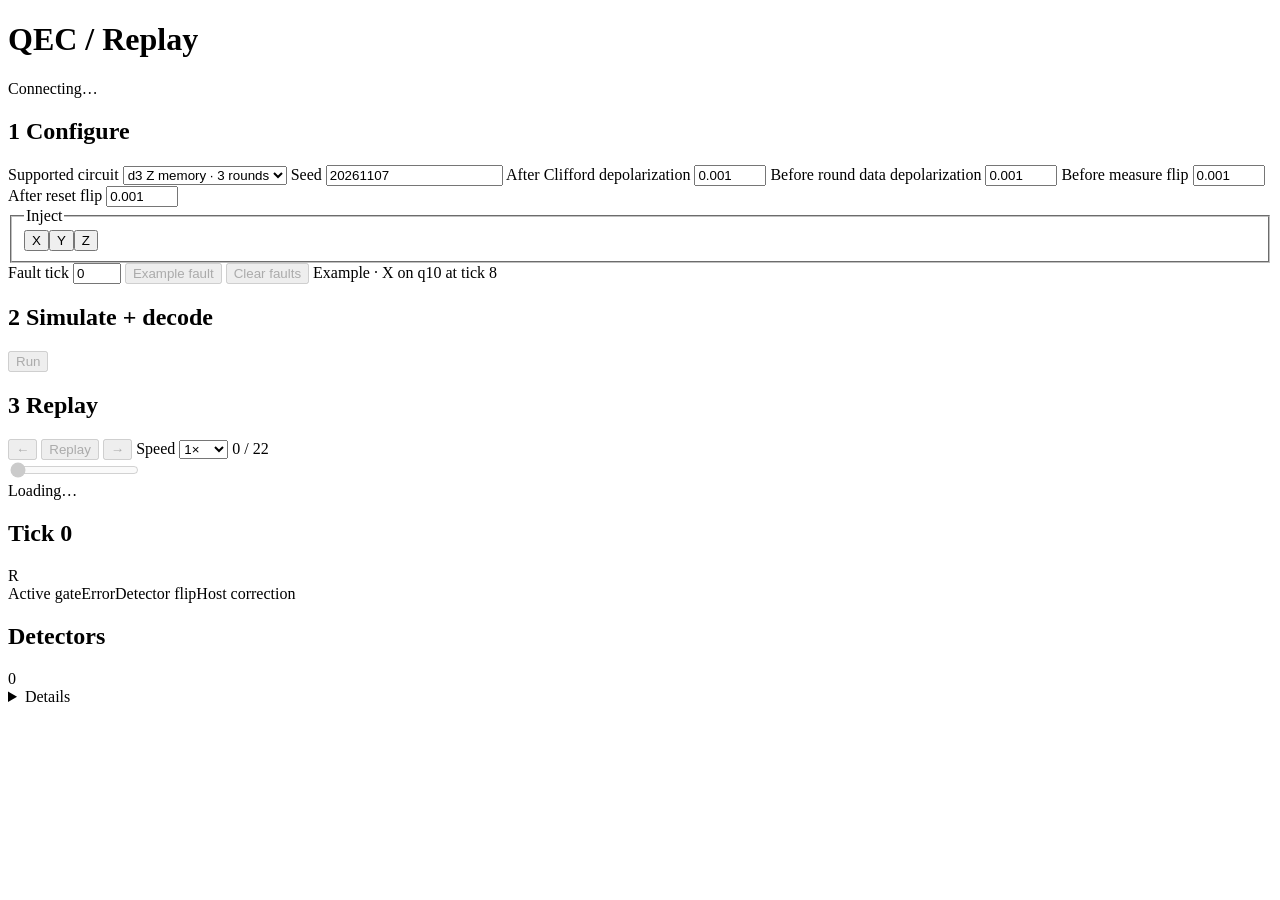
==== qec/surface/web_assets/index.html @ bf2b5604 "feat: make configurable web runs the primary QEC interface" ====
<!doctype html>
<html lang="en">
  <head>
    <meta charset="utf-8" />
    <meta name="viewport" content="width=device-width, initial-scale=1" />
    <title>QEC / Replay</title>
    <link rel="stylesheet" href="/style.css" />
    <script defer src="/app.js"></script>
  </head>
  <body>
    <header>
      <h1>QEC <span>/ Replay</span></h1>
      <span id="source">Connecting…</span>
    </header>
    <main>
      <!-- IDs/data-pauli are app.js bindings. Transport remains disabled until
           a compatible layout and replay arrive. -->
      <section id="configure" class="workflow-step" aria-labelledby="configure-title">
      <h2 id="configure-title">1 Configure</h2>
      <div class="settings">
        <label class="template">Supported circuit
          <select id="circuit-template"><option value="surface_code:rotated_memory_z">d3 Z memory · 3 rounds</option></select>
        </label>
        <label>Seed <input id="seed" type="number" min="0" step="1" value="20261107" required /></label>
        <label>After Clifford depolarization <input id="after_clifford_depolarization" type="number" min="0" max="0.75" step="0.001" value="0.001" required /></label>
        <label>Before round data depolarization <input id="before_round_data_depolarization" type="number" min="0" max="0.75" step="0.001" value="0.001" required /></label>
        <label>Before measure flip <input id="before_measure_flip_probability" type="number" min="0" max="0.75" step="0.001" value="0.001" required /></label>
        <label>After reset flip <input id="after_reset_flip_probability" type="number" min="0" max="0.75" step="0.001" value="0.001" required /></label>
      </div>
      <div class="toolbar">
        <fieldset>
          <legend>Inject</legend>
          <button data-pauli="X" aria-pressed="true">X</button
          ><button data-pauli="Y" aria-pressed="false">Y</button
          ><button data-pauli="Z" aria-pressed="false">Z</button>
        </fieldset>
        <label
          >Fault tick
          <input id="fault-tick" type="number" min="0" max="21" value="0"
        /></label>
        <button id="example" disabled>Example fault</button>
        <button id="reset" disabled>Clear faults</button>
        <span id="scenario">Example · X on q10 at tick 8</span>
      </div>
      </section>
      <section class="workflow-step run-step" aria-labelledby="run-title">
        <h2 id="run-title">2 Simulate + decode</h2>
        <button id="run" disabled>Run</button>
        <output id="run-summary" aria-live="polite"></output>
      </section>
      <!-- Keep transport/status before the workspace, outside collapsed evidence. -->
      <div class="replay">
        <h2>3 Replay</h2>
        <div class="transport">
          <button id="back" aria-label="Previous tick" disabled>←</button>
          <button id="play" disabled>Replay</button>
          <button id="step" aria-label="Next tick" disabled>→</button>
          <label
            >Speed
            <select id="speed">
              <option value="0.5">0.5×</option>
              <option value="1" selected>1×</option>
              <option value="2">2×</option>
              <option value="4">4×</option>
            </select>
          </label>
          <output id="position">0 / 22</output>
        </div>
        <input
          id="scrubber"
          type="range"
          min="0"
          max="22"
          value="0"
          step="1"
          aria-label="Circuit tick"
          disabled
        />
      </div>
      <div id="status" role="status" aria-live="polite">Loading…</div>
      <!-- app.js rebuilds qubits and detector cells at the selected replay tick,
           including when scrubbing backward across measurement boundaries. -->
      <div class="workspace">
        <section class="physical" aria-label="Circuit replay">
          <div class="section-head">
            <h2 id="tick-label">Tick 0</h2>
            <span id="operations">R</span>
          </div>
          <div id="lattice" aria-label="Surface code qubits"></div>
          <div class="legend">
            <span class="gate-key">Active gate</span
            ><span class="error-key">Error</span
            ><span class="detector-key">Detector flip</span
            ><span class="fix-key">Host correction</span>
          </div>
        </section>
        <section aria-label="Detector timeline">
          <div class="section-head">
            <h2>Detectors</h2>
            <span id="event-count">0</span>
          </div>
          <div
            id="timeline"
            aria-label="Detector bits by measurement boundary"
          ></div>
          <div id="result" aria-live="polite"></div>
        </section>
      </div>

      <!-- Server evidence and host counterfactuals, not live gate telemetry. -->
      <details id="evidence">
        <summary>Details</summary>
        <p>
          Faults enter before the selected tick's operations. Tick 22 is a host
          correction overlay, not a physical gate. FPGA decodes complete
          windows; it returns prediction and measured cycles only. Graph edges
          and representative Pauli replay are host-derived. Replay is
          counterfactual, not live feedback.
        </p>
        <pre id="technical"></pre>
        <details>
          <summary>Stim circuit</summary>
          <pre id="circuit"></pre>
        </details>
        <details>
          <summary>Host correction replay</summary>
          <pre id="corrected-circuit"></pre>
        </details>
      </details>
    </main>
    <noscript>JavaScript required.</noscript>
  </body>
</html>
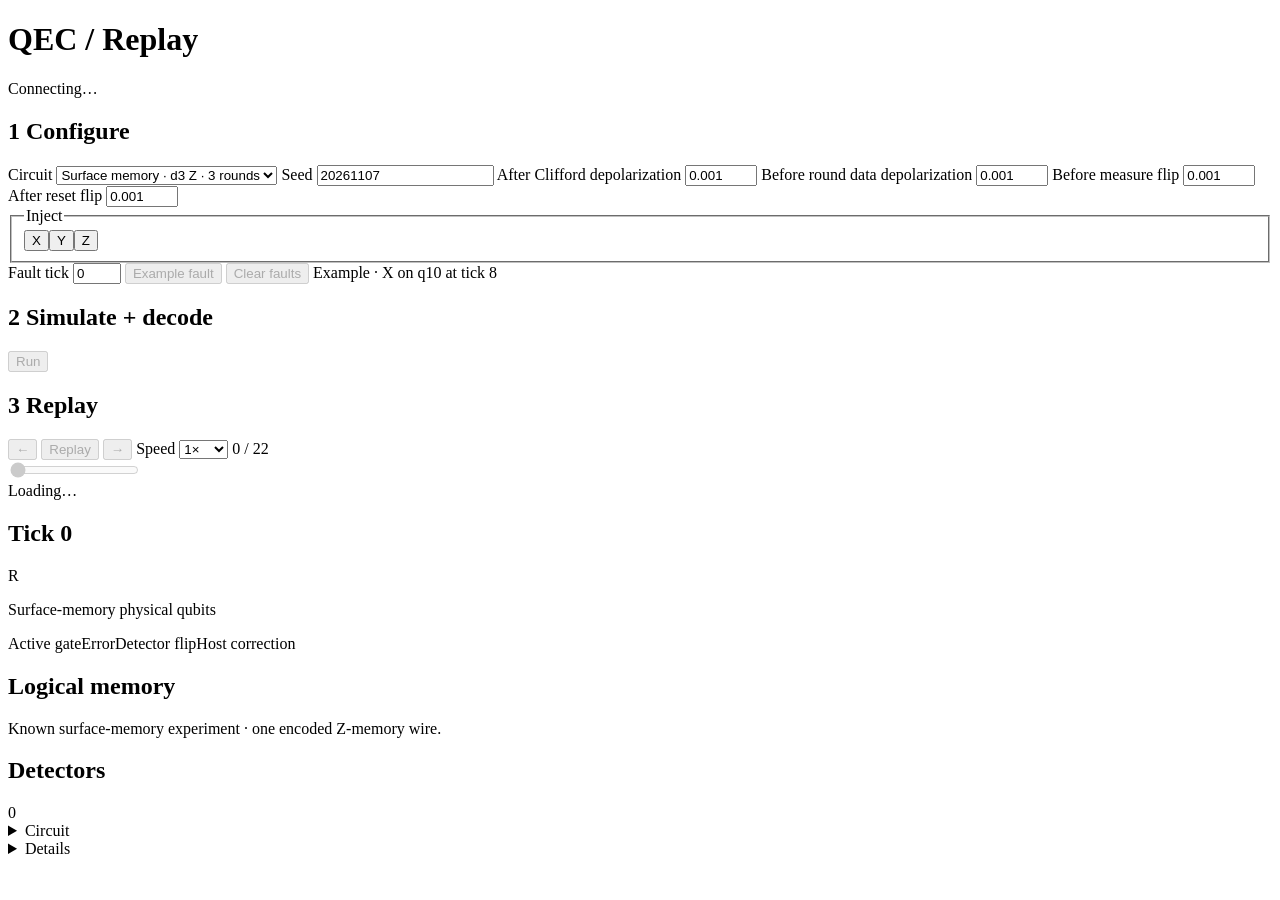
==== commit dcafc2ff: "refactor: consolidate decoder sources and preserve circuit replay UI" ====
--- a/qec/surface/web_assets/index.html
+++ b/qec/surface/web_assets/index.html
@@ -13,42 +13,98 @@
       <span id="source">Connecting…</span>
     </header>
     <main>
-      <!-- IDs/data-pauli are app.js bindings. Transport remains disabled until
-           a compatible layout and replay arrive. -->
-      <section id="configure" class="workflow-step" aria-labelledby="configure-title">
-      <h2 id="configure-title">1 Configure</h2>
-      <div class="settings">
-        <label class="template">Supported circuit
-          <select id="circuit-template"><option value="surface_code:rotated_memory_z">d3 Z memory · 3 rounds</option></select>
-        </label>
-        <label>Seed <input id="seed" type="number" min="0" step="1" value="20261107" required /></label>
-        <label>After Clifford depolarization <input id="after_clifford_depolarization" type="number" min="0" max="0.75" step="0.001" value="0.001" required /></label>
-        <label>Before round data depolarization <input id="before_round_data_depolarization" type="number" min="0" max="0.75" step="0.001" value="0.001" required /></label>
-        <label>Before measure flip <input id="before_measure_flip_probability" type="number" min="0" max="0.75" step="0.001" value="0.001" required /></label>
-        <label>After reset flip <input id="after_reset_flip_probability" type="number" min="0" max="0.75" step="0.001" value="0.001" required /></label>
-      </div>
-      <div class="toolbar">
-        <fieldset>
-          <legend>Inject</legend>
-          <button data-pauli="X" aria-pressed="true">X</button
-          ><button data-pauli="Y" aria-pressed="false">Y</button
-          ><button data-pauli="Z" aria-pressed="false">Z</button>
-        </fieldset>
-        <label
-          >Fault tick
-          <input id="fault-tick" type="number" min="0" max="21" value="0"
-        /></label>
-        <button id="example" disabled>Example fault</button>
-        <button id="reset" disabled>Clear faults</button>
-        <span id="scenario">Example · X on q10 at tick 8</span>
-      </div>
+      <section
+        id="configure"
+        class="workflow-step"
+        aria-labelledby="configure-title"
+      >
+        <h2 id="configure-title">1 Configure</h2>
+        <div class="settings">
+          <label class="template"
+            >Circuit
+            <select id="circuit-template">
+              <option value="surface_code:rotated_memory_z">
+                Surface memory · d3 Z · 3 rounds
+              </option>
+              <option value="custom">Custom Clifford circuit</option>
+            </select>
+          </label>
+          <label
+            >Seed
+            <input
+              id="seed"
+              type="number"
+              min="0"
+              step="1"
+              value="20261107"
+              required
+          /></label>
+          <label
+            >After Clifford depolarization
+            <input
+              id="after_clifford_depolarization"
+              type="number"
+              min="0"
+              max="0.75"
+              step="0.001"
+              value="0.001"
+              required
+          /></label>
+          <label
+            >Before round data depolarization
+            <input
+              id="before_round_data_depolarization"
+              type="number"
+              min="0"
+              max="0.75"
+              step="0.001"
+              value="0.001"
+              required
+          /></label>
+          <label
+            >Before measure flip
+            <input
+              id="before_measure_flip_probability"
+              type="number"
+              min="0"
+              max="0.75"
+              step="0.001"
+              value="0.001"
+              required
+          /></label>
+          <label
+            >After reset flip
+            <input
+              id="after_reset_flip_probability"
+              type="number"
+              min="0"
+              max="0.75"
+              step="0.001"
+              value="0.001"
+              required
+          /></label>
+        </div>
+        <div class="toolbar">
+          <fieldset>
+            <legend>Inject</legend>
+            <button data-pauli="X" aria-pressed="true">X</button
+            ><button data-pauli="Y" aria-pressed="false">Y</button
+            ><button data-pauli="Z" aria-pressed="false">Z</button>
+          </fieldset>
+          <label
+            >Fault tick
+            <input id="fault-tick" type="number" min="0" max="21" value="0"
+          /></label>
+          <button id="example" disabled>Example fault</button>
+          <button id="reset" disabled>Clear faults</button>
+          <span id="scenario">Example · X on q10 at tick 8</span>
+        </div>
       </section>
       <section class="workflow-step run-step" aria-labelledby="run-title">
         <h2 id="run-title">2 Simulate + decode</h2>
         <button id="run" disabled>Run</button>
         <output id="run-summary" aria-live="polite"></output>
       </section>
-      <!-- Keep transport/status before the workspace, outside collapsed evidence. -->
       <div class="replay">
         <h2>3 Replay</h2>
         <div class="transport">
@@ -78,15 +134,16 @@
         />
       </div>
       <div id="status" role="status" aria-live="polite">Loading…</div>
-      <!-- app.js rebuilds qubits and detector cells at the selected replay tick,
-           including when scrubbing backward across measurement boundaries. -->
       <div class="workspace">
         <section class="physical" aria-label="Circuit replay">
           <div class="section-head">
             <h2 id="tick-label">Tick 0</h2>
             <span id="operations">R</span>
           </div>
-          <div id="lattice" aria-label="Surface code qubits"></div>
+          <p id="grid-note">Surface-memory physical qubits</p>
+          <div id="physical-scroll">
+            <div id="lattice" aria-label="All physical qubits"></div>
+          </div>
           <div class="legend">
             <span class="gate-key">Active gate</span
             ><span class="error-key">Error</span
@@ -94,7 +151,17 @@
             ><span class="fix-key">Host correction</span>
           </div>
         </section>
-        <section aria-label="Detector timeline">
+        <section aria-label="Circuit and detector timeline">
+          <section id="circuit-view" aria-label="Logical or input circuit">
+            <div class="section-head">
+              <h2 id="diagram-title">Logical memory</h2>
+            </div>
+            <p id="diagram-note">
+              Known surface-memory experiment · one encoded Z-memory wire.
+            </p>
+            <div id="diagram-scroll"><div id="circuit-diagram"></div></div>
+          </section>
+
           <div class="section-head">
             <h2>Detectors</h2>
             <span id="event-count">0</span>
@@ -107,15 +174,65 @@
         </section>
       </div>
 
-      <!-- Server evidence and host counterfactuals, not live gate telemetry. -->
+      <details id="circuit-editor">
+        <summary>Circuit</summary>
+        <p>
+          Edit annotated Stim, then select Custom Clifford circuit above and
+          press Run. Seed is shared with the configuration above. The four
+          surface-memory noise rates and lattice fault controls apply only to
+          Surface memory.
+        </p>
+        <label
+          >Annotated Stim circuit<textarea
+            id="circuit-text"
+            rows="9"
+            spellcheck="false"
+          >
+R 0
+X_ERROR(0.01) 0
+TICK
+M 0
+DETECTOR rec[-1]
+OBSERVABLE_INCLUDE(0) rec[-1]</textarea>
+        </label>
+        <label
+          >Reference Stim (optional)<textarea
+            id="reference-text"
+            rows="4"
+            spellcheck="false"
+            placeholder="Leave blank for the circuit's noiseless reference"
+          ></textarea>
+        </label>
+        <label
+          >Logical circuit (optional, as supplied)<textarea
+            id="logical-text"
+            rows="3"
+            spellcheck="false"
+            placeholder="Optional Clifford gates, for example H 0. Mapping is not verified."
+          ></textarea>
+        </label>
+        <label
+          >Added gate depolarization
+          <input
+            id="added-noise"
+            type="number"
+            min="0"
+            max="0.75"
+            step="0.001"
+            value="0"
+            required
+        /></label>
+      </details>
       <details id="evidence">
         <summary>Details</summary>
         <p>
-          Faults enter before the selected tick's operations. Tick 22 is a host
-          correction overlay, not a physical gate. FPGA decodes complete
-          windows; it returns prediction and measured cycles only. Graph edges
-          and representative Pauli replay are host-derived. Replay is
-          counterfactual, not live feedback.
+          Surface-memory faults enter before the selected tick's operations.
+          Tick 22 is a host correction overlay, not a physical gate. FPGA
+          decodes complete windows; it returns prediction and measured cycles
+          only. Graph edges and representative Pauli replay are host-derived.
+          Replay is counterfactual, not live feedback. Custom circuits replay
+          their own wires, gates and detector availability; no representative
+          host correction is invented.
         </p>
         <pre id="technical"></pre>
         <details>
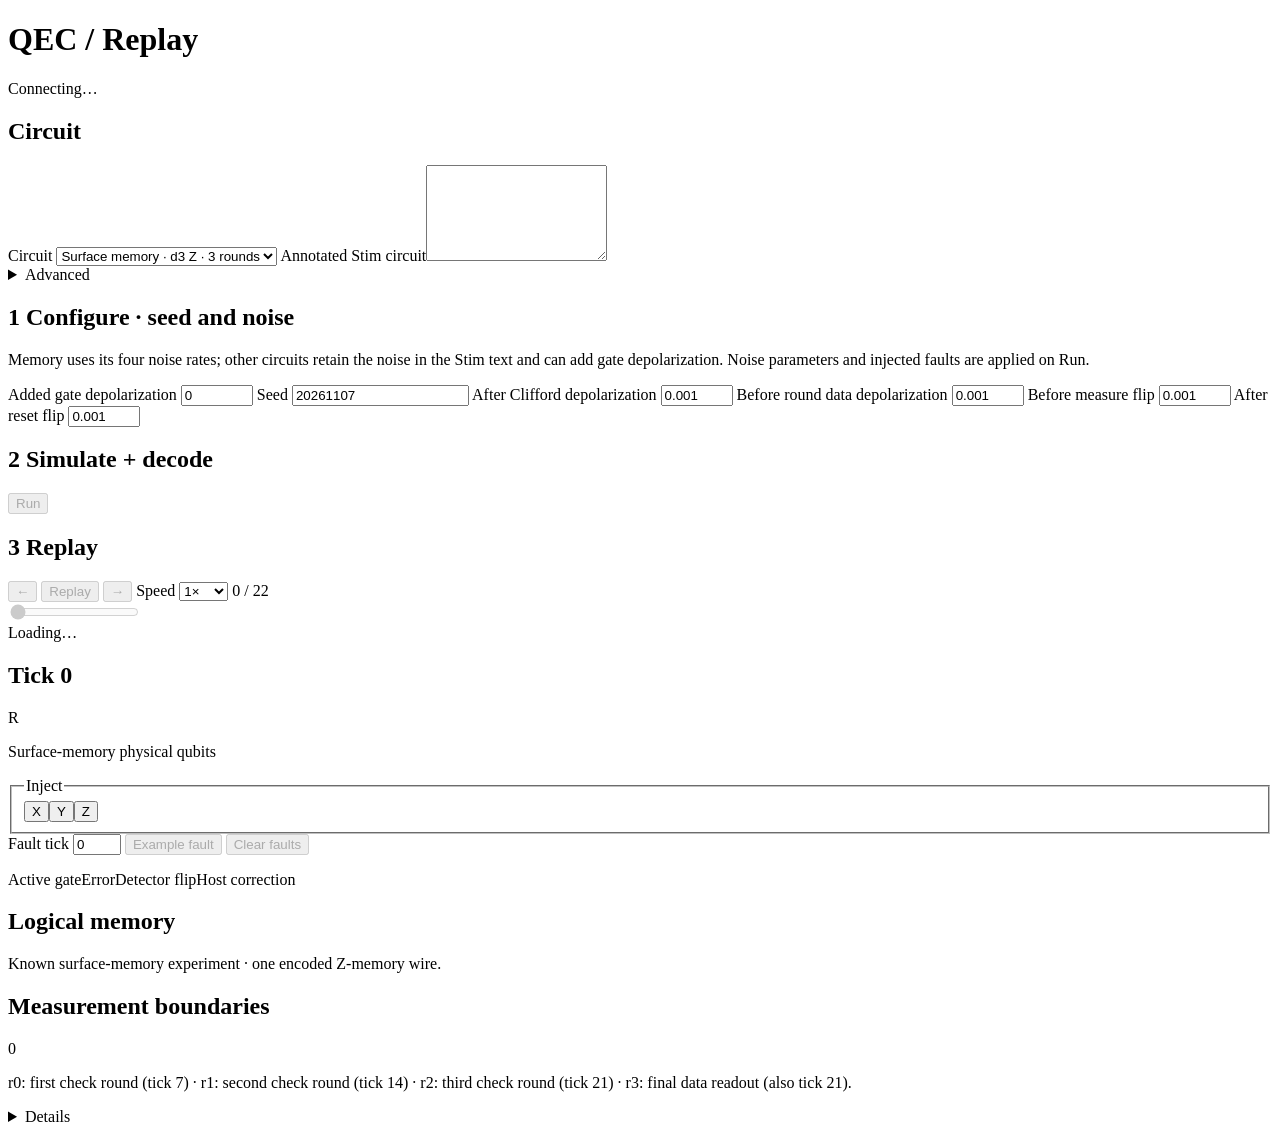
==== commit f377afad: "feat: add encoded QEC presets and reorganize circuit replay controls" ====
--- a/qec/surface/web_assets/index.html
+++ b/qec/surface/web_assets/index.html
@@ -14,20 +14,71 @@
     </header>
     <main>
       <section
+        id="circuit-editor"
+        class="workflow-step"
+        aria-labelledby="circuit-title"
+      >
+        <h2 id="circuit-title">Circuit</h2>
+        <label class="template"
+          >Circuit
+          <select id="circuit-template">
+            <option value="surface_code:rotated_memory_z">
+              Surface memory · d3 Z · 3 rounds
+            </option>
+            <option value="custom">Custom Clifford circuit</option>
+          </select>
+        </label>
+        <p id="circuit-warning" class="failed" role="status" hidden></p>
+        <label
+          >Annotated Stim circuit<textarea
+            id="circuit-text"
+            rows="6"
+            spellcheck="false"
+          ></textarea>
+        </label>
+        <details id="advanced">
+          <summary>Advanced</summary>
+          <label
+            >Reference Stim (optional)<textarea
+              id="reference-text"
+              rows="4"
+              spellcheck="false"
+              placeholder="Leave blank for the circuit's noiseless reference"
+            ></textarea>
+          </label>
+          <label
+            >Logical circuit (optional, as supplied)<textarea
+              id="logical-text"
+              rows="3"
+              spellcheck="false"
+              placeholder="Optional Clifford gates, for example H 0. Mapping is not verified."
+            ></textarea>
+          </label>
+        </details>
+      </section>
+      <section
         id="configure"
         class="workflow-step"
         aria-labelledby="configure-title"
       >
-        <h2 id="configure-title">1 Configure</h2>
+        <h2 id="configure-title">1 Configure · seed and noise</h2>
+        <p id="noise-note">
+          Memory uses its four noise rates; other circuits retain the noise in
+          the Stim text and can add gate depolarization. Noise parameters and
+          injected faults are applied on Run.
+        </p>
         <div class="settings">
-          <label class="template"
-            >Circuit
-            <select id="circuit-template">
-              <option value="surface_code:rotated_memory_z">
-                Surface memory · d3 Z · 3 rounds
-              </option>
-              <option value="custom">Custom Clifford circuit</option>
-            </select>
+          <label
+            >Added gate depolarization
+            <input
+              id="added-noise"
+              type="number"
+              min="0"
+              max="0.75"
+              step="0.001"
+              value="0"
+              required
+            />
           </label>
           <label
             >Seed
@@ -83,21 +134,6 @@
               value="0.001"
               required
           /></label>
-        </div>
-        <div class="toolbar">
-          <fieldset>
-            <legend>Inject</legend>
-            <button data-pauli="X" aria-pressed="true">X</button
-            ><button data-pauli="Y" aria-pressed="false">Y</button
-            ><button data-pauli="Z" aria-pressed="false">Z</button>
-          </fieldset>
-          <label
-            >Fault tick
-            <input id="fault-tick" type="number" min="0" max="21" value="0"
-          /></label>
-          <button id="example" disabled>Example fault</button>
-          <button id="reset" disabled>Clear faults</button>
-          <span id="scenario">Example · X on q10 at tick 8</span>
         </div>
       </section>
       <section class="workflow-step run-step" aria-labelledby="run-title">
@@ -144,6 +180,21 @@
           <div id="physical-scroll">
             <div id="lattice" aria-label="All physical qubits"></div>
           </div>
+          <div class="toolbar">
+            <fieldset>
+              <legend>Inject</legend>
+              <button data-pauli="X" aria-pressed="true">X</button
+              ><button data-pauli="Y" aria-pressed="false">Y</button
+              ><button data-pauli="Z" aria-pressed="false">Z</button>
+            </fieldset>
+            <label
+              >Fault tick
+              <input id="fault-tick" type="number" min="0" max="21" value="0"
+            /></label>
+            <button id="example" disabled>Example fault</button>
+            <button id="reset" disabled>Clear faults</button>
+            <ul id="scenario" aria-label="Injected faults"></ul>
+          </div>
           <div class="legend">
             <span class="gate-key">Active gate</span
             ><span class="error-key">Error</span
@@ -163,9 +214,14 @@
           </section>
 
           <div class="section-head">
-            <h2>Detectors</h2>
+            <h2>Measurement boundaries</h2>
             <span id="event-count">0</span>
           </div>
+          <p id="boundary-note">
+            r0: first check round (tick 7) · r1: second check round (tick 14) ·
+            r2: third check round (tick 21) · r3: final data readout (also tick
+            21).
+          </p>
           <div
             id="timeline"
             aria-label="Detector bits by measurement boundary"
@@ -174,55 +230,6 @@
         </section>
       </div>
 
-      <details id="circuit-editor">
-        <summary>Circuit</summary>
-        <p>
-          Edit annotated Stim, then select Custom Clifford circuit above and
-          press Run. Seed is shared with the configuration above. The four
-          surface-memory noise rates and lattice fault controls apply only to
-          Surface memory.
-        </p>
-        <label
-          >Annotated Stim circuit<textarea
-            id="circuit-text"
-            rows="9"
-            spellcheck="false"
-          >
-R 0
-X_ERROR(0.01) 0
-TICK
-M 0
-DETECTOR rec[-1]
-OBSERVABLE_INCLUDE(0) rec[-1]</textarea>
-        </label>
-        <label
-          >Reference Stim (optional)<textarea
-            id="reference-text"
-            rows="4"
-            spellcheck="false"
-            placeholder="Leave blank for the circuit's noiseless reference"
-          ></textarea>
-        </label>
-        <label
-          >Logical circuit (optional, as supplied)<textarea
-            id="logical-text"
-            rows="3"
-            spellcheck="false"
-            placeholder="Optional Clifford gates, for example H 0. Mapping is not verified."
-          ></textarea>
-        </label>
-        <label
-          >Added gate depolarization
-          <input
-            id="added-noise"
-            type="number"
-            min="0"
-            max="0.75"
-            step="0.001"
-            value="0"
-            required
-        /></label>
-      </details>
       <details id="evidence">
         <summary>Details</summary>
         <p>
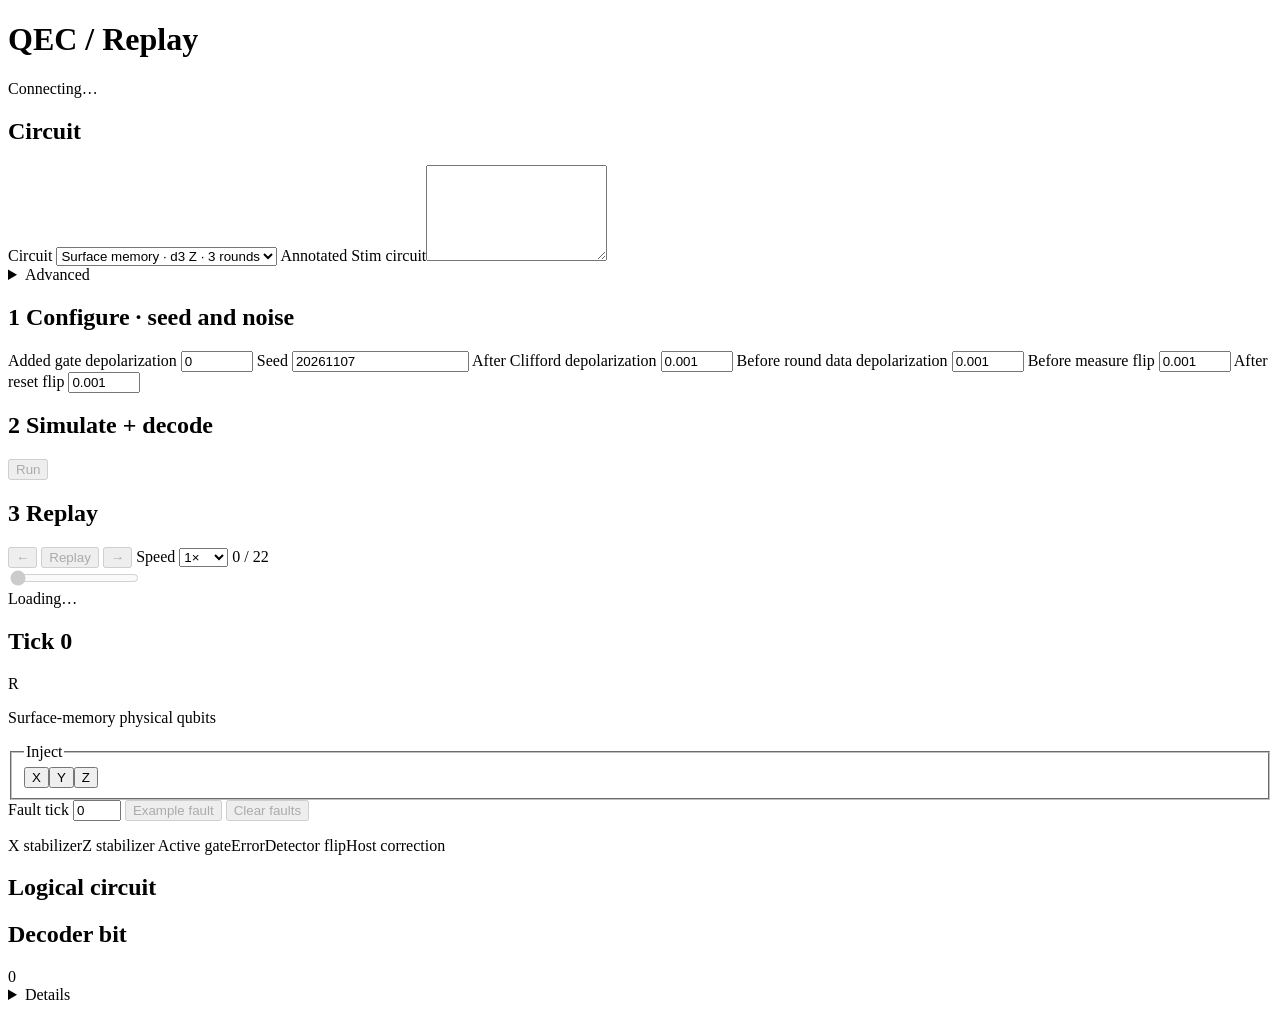
==== commit 1747e741: "fix: unify QEC preset lattice and decoder bit views" ====
--- a/qec/surface/web_assets/index.html
+++ b/qec/surface/web_assets/index.html
@@ -28,7 +28,7 @@
             <option value="custom">Custom Clifford circuit</option>
           </select>
         </label>
-        <p id="circuit-warning" class="failed" role="status" hidden></p>
+
         <label
           >Annotated Stim circuit<textarea
             id="circuit-text"
@@ -62,11 +62,7 @@
         aria-labelledby="configure-title"
       >
         <h2 id="configure-title">1 Configure · seed and noise</h2>
-        <p id="noise-note">
-          Memory uses its four noise rates; other circuits retain the noise in
-          the Stim text and can add gate depolarization. Noise parameters and
-          injected faults are applied on Run.
-        </p>
+
         <div class="settings">
           <label
             >Added gate depolarization
@@ -196,6 +192,8 @@
             <ul id="scenario" aria-label="Injected faults"></ul>
           </div>
           <div class="legend">
+            <span class="x-key">X stabilizer</span
+            ><span class="z-key">Z stabilizer</span>
             <span class="gate-key">Active gate</span
             ><span class="error-key">Error</span
             ><span class="detector-key">Detector flip</span
@@ -205,27 +203,23 @@
         <section aria-label="Circuit and detector timeline">
           <section id="circuit-view" aria-label="Logical or input circuit">
             <div class="section-head">
-              <h2 id="diagram-title">Logical memory</h2>
+              <h2 id="diagram-title">Logical circuit</h2>
             </div>
-            <p id="diagram-note">
-              Known surface-memory experiment · one encoded Z-memory wire.
-            </p>
+            <p id="diagram-note" hidden></p>
             <div id="diagram-scroll"><div id="circuit-diagram"></div></div>
           </section>
 
           <div class="section-head">
-            <h2>Measurement boundaries</h2>
+            <h2>Decoder bit</h2>
             <span id="event-count">0</span>
           </div>
-          <p id="boundary-note">
-            r0: first check round (tick 7) · r1: second check round (tick 14) ·
-            r2: third check round (tick 21) · r3: final data readout (also tick
-            21).
-          </p>
-          <div
-            id="timeline"
-            aria-label="Detector bits by measurement boundary"
-          ></div>
+          <p id="boundary-note" hidden></p>
+          <div id="timeline-scroll">
+            <div
+              id="timeline"
+              aria-label="Detector bits by measurement boundary"
+            ></div>
+          </div>
           <div id="result" aria-live="polite"></div>
         </section>
       </div>
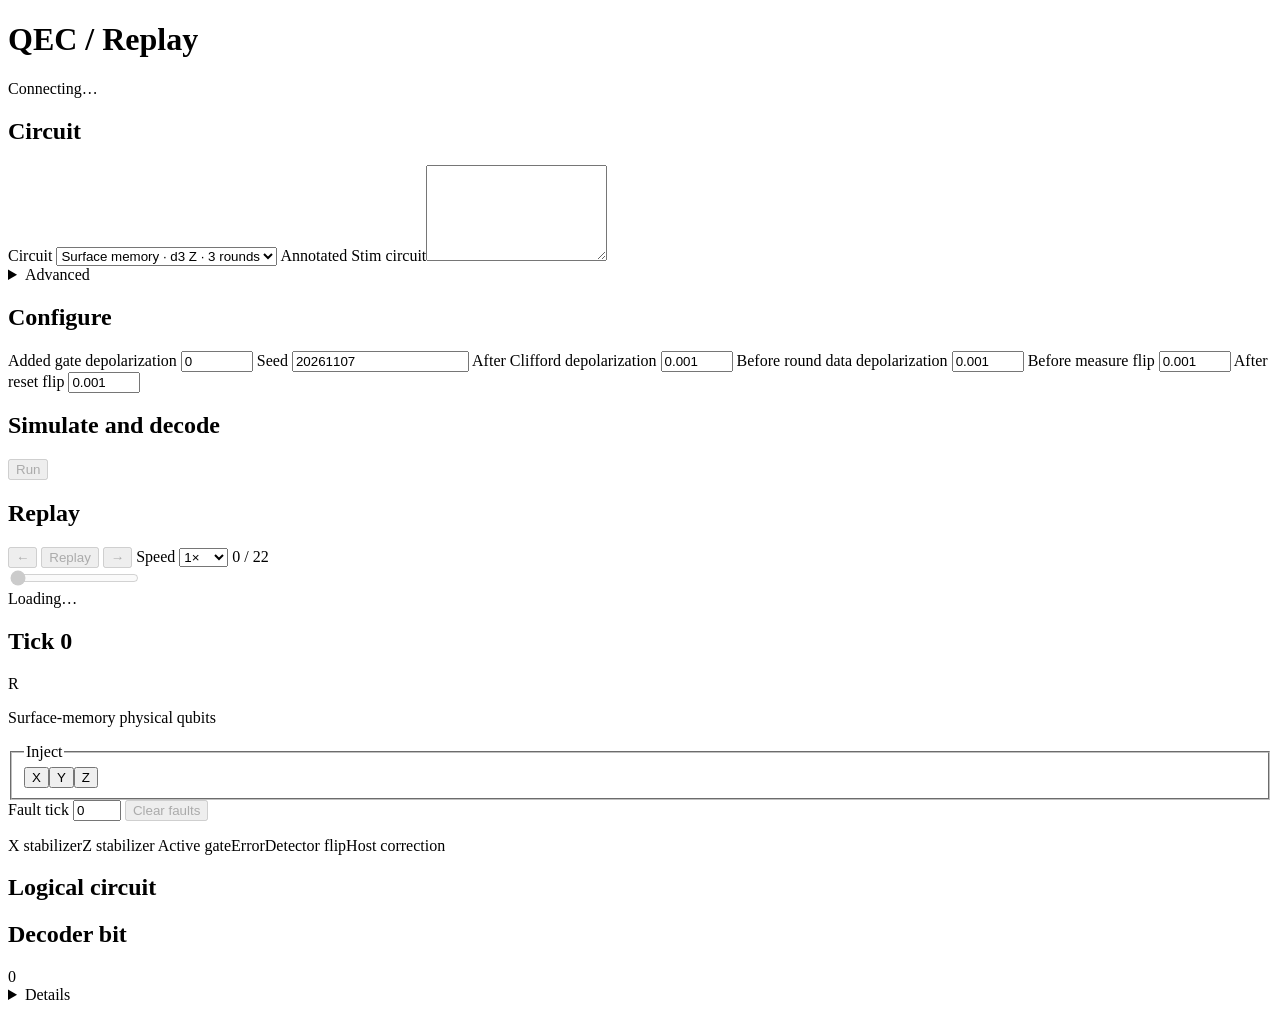
==== commit a4591cee: "fix: expand QEC lattice and simplify replay controls" ====
--- a/qec/surface/web_assets/index.html
+++ b/qec/surface/web_assets/index.html
@@ -61,7 +61,7 @@
         class="workflow-step"
         aria-labelledby="configure-title"
       >
-        <h2 id="configure-title">1 Configure · seed and noise</h2>
+        <h2 id="configure-title">Configure</h2>
 
         <div class="settings">
           <label
@@ -133,12 +133,12 @@
         </div>
       </section>
       <section class="workflow-step run-step" aria-labelledby="run-title">
-        <h2 id="run-title">2 Simulate + decode</h2>
+        <h2 id="run-title">Simulate and decode</h2>
         <button id="run" disabled>Run</button>
         <output id="run-summary" aria-live="polite"></output>
       </section>
       <div class="replay">
-        <h2>3 Replay</h2>
+        <h2>Replay</h2>
         <div class="transport">
           <button id="back" aria-label="Previous tick" disabled>←</button>
           <button id="play" disabled>Replay</button>
@@ -187,7 +187,7 @@
               >Fault tick
               <input id="fault-tick" type="number" min="0" max="21" value="0"
             /></label>
-            <button id="example" disabled>Example fault</button>
+
             <button id="reset" disabled>Clear faults</button>
             <ul id="scenario" aria-label="Injected faults"></ul>
           </div>
@@ -200,7 +200,10 @@
             ><span class="fix-key">Host correction</span>
           </div>
         </section>
-        <section aria-label="Circuit and detector timeline">
+        <section
+          class="analysis-panels"
+          aria-label="Circuit and detector timeline"
+        >
           <section id="circuit-view" aria-label="Logical or input circuit">
             <div class="section-head">
               <h2 id="diagram-title">Logical circuit</h2>
@@ -209,18 +212,20 @@
             <div id="diagram-scroll"><div id="circuit-diagram"></div></div>
           </section>
 
-          <div class="section-head">
-            <h2>Decoder bit</h2>
-            <span id="event-count">0</span>
-          </div>
-          <p id="boundary-note" hidden></p>
-          <div id="timeline-scroll">
-            <div
-              id="timeline"
-              aria-label="Detector bits by measurement boundary"
-            ></div>
-          </div>
-          <div id="result" aria-live="polite"></div>
+          <section id="decoder-view">
+            <div class="section-head">
+              <h2>Decoder bit</h2>
+              <span id="event-count">0</span>
+            </div>
+            <p id="boundary-note" hidden></p>
+            <div id="timeline-scroll">
+              <div
+                id="timeline"
+                aria-label="Detector bits by measurement boundary"
+              ></div>
+            </div>
+            <div id="result" aria-live="polite"></div>
+          </section>
         </section>
       </div>
 
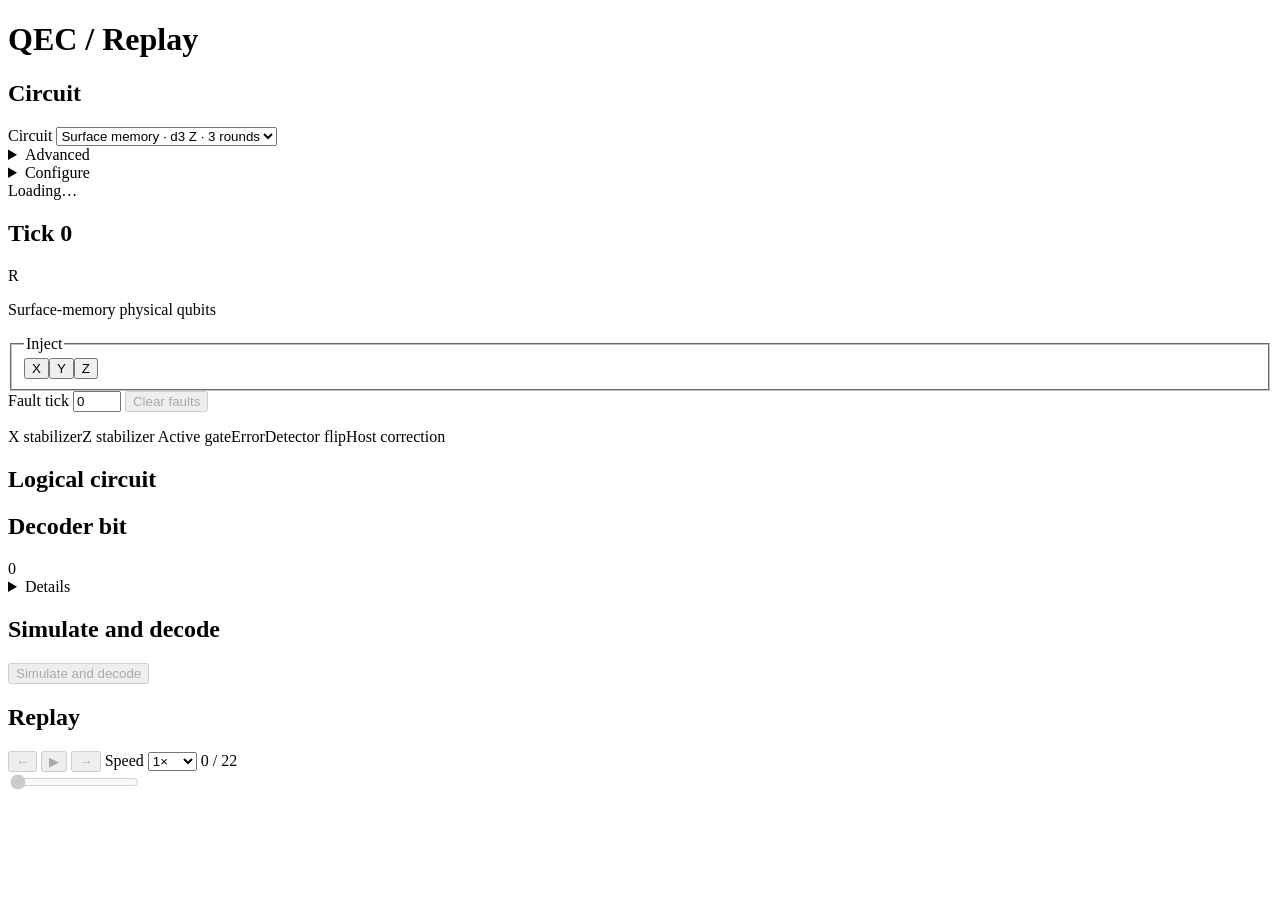
==== commit 2054cf30: "feat: dock QEC run and playback controls at bottom" ====
--- a/qec/surface/web_assets/index.html
+++ b/qec/surface/web_assets/index.html
@@ -10,7 +10,6 @@
   <body>
     <header>
       <h1>QEC <span>/ Replay</span></h1>
-      <span id="source">Connecting…</span>
     </header>
     <main>
       <section
@@ -29,15 +28,15 @@
           </select>
         </label>
 
-        <label
-          >Annotated Stim circuit<textarea
-            id="circuit-text"
-            rows="6"
-            spellcheck="false"
-          ></textarea>
-        </label>
         <details id="advanced">
           <summary>Advanced</summary>
+          <label
+            >Annotated Stim circuit<textarea
+              id="circuit-text"
+              rows="6"
+              spellcheck="false"
+            ></textarea>
+          </label>
           <label
             >Reference Stim (optional)<textarea
               id="reference-text"
@@ -56,12 +55,12 @@
           </label>
         </details>
       </section>
-      <section
+      <details
         id="configure"
         class="workflow-step"
         aria-labelledby="configure-title"
       >
-        <h2 id="configure-title">Configure</h2>
+        <summary id="configure-title">Configure</summary>
 
         <div class="settings">
           <label
@@ -131,40 +130,8 @@
               required
           /></label>
         </div>
-      </section>
-      <section class="workflow-step run-step" aria-labelledby="run-title">
-        <h2 id="run-title">Simulate and decode</h2>
-        <button id="run" disabled>Run</button>
-        <output id="run-summary" aria-live="polite"></output>
-      </section>
-      <div class="replay">
-        <h2>Replay</h2>
-        <div class="transport">
-          <button id="back" aria-label="Previous tick" disabled>←</button>
-          <button id="play" disabled>Replay</button>
-          <button id="step" aria-label="Next tick" disabled>→</button>
-          <label
-            >Speed
-            <select id="speed">
-              <option value="0.5">0.5×</option>
-              <option value="1" selected>1×</option>
-              <option value="2">2×</option>
-              <option value="4">4×</option>
-            </select>
-          </label>
-          <output id="position">0 / 22</output>
-        </div>
-        <input
-          id="scrubber"
-          type="range"
-          min="0"
-          max="22"
-          value="0"
-          step="1"
-          aria-label="Circuit tick"
-          disabled
-        />
-      </div>
+      </details>
+
       <div id="status" role="status" aria-live="polite">Loading…</div>
       <div class="workspace">
         <section class="physical" aria-label="Circuit replay">
@@ -231,6 +198,7 @@
 
       <details id="evidence">
         <summary>Details</summary>
+        <span id="source" hidden>Connecting…</span>
         <p>
           Surface-memory faults enter before the selected tick's operations.
           Tick 22 is a host correction overlay, not a physical gate. FPGA
@@ -251,6 +219,43 @@
         </details>
       </details>
     </main>
+    <footer id="control-dock" aria-label="Simulation and replay controls">
+      <div class="dock-inner">
+        <section class="run-step" aria-labelledby="run-title">
+          <h2 id="run-title" class="visually-hidden">Simulate and decode</h2>
+          <button id="run" disabled>Simulate and decode</button>
+        </section>
+        <div class="replay">
+          <h2 class="visually-hidden">Replay</h2>
+          <div class="transport">
+            <button id="back" aria-label="Previous tick" disabled>←</button>
+            <button id="play" aria-label="Play" title="Play" disabled>▶</button>
+            <button id="step" aria-label="Next tick" disabled>→</button>
+            <label
+              >Speed
+              <select id="speed">
+                <option value="0.5">0.5×</option>
+                <option value="1" selected>1×</option>
+                <option value="2">2×</option>
+                <option value="4">4×</option>
+              </select>
+            </label>
+            <output id="position">0 / 22</output>
+          </div>
+          <input
+            id="scrubber"
+            type="range"
+            min="0"
+            max="22"
+            value="0"
+            step="1"
+            aria-label="Circuit tick"
+            disabled
+          />
+        </div>
+        <output id="run-summary" aria-live="polite"></output>
+      </div>
+    </footer>
     <noscript>JavaScript required.</noscript>
   </body>
 </html>
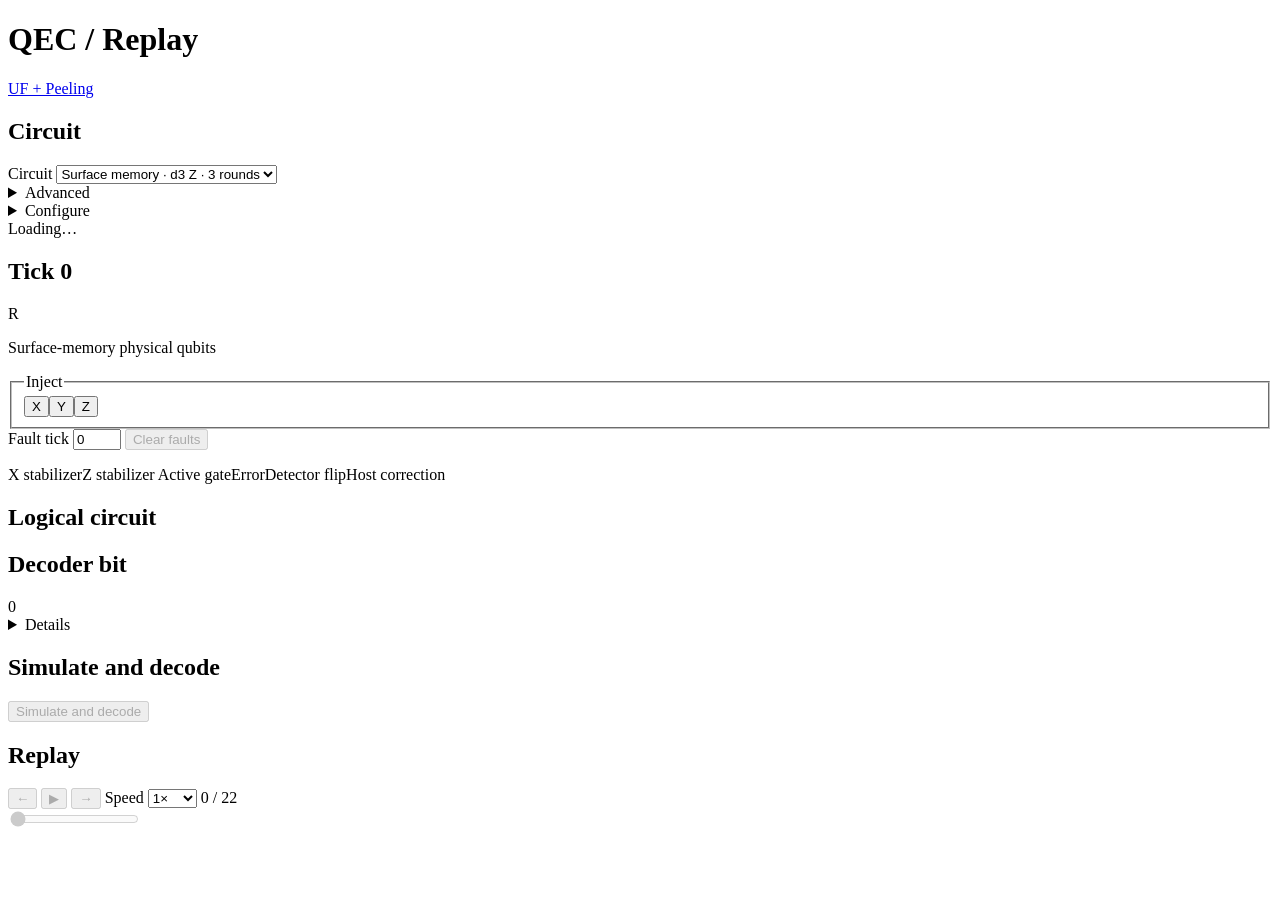
==== commit 74085f45: "feat(web): add interactive UF and forest peeling walkthrough at /example" ====
--- a/qec/surface/web_assets/index.html
+++ b/qec/surface/web_assets/index.html
@@ -10,6 +10,9 @@
   <body>
     <header>
       <h1>QEC <span>/ Replay</span></h1>
+      <nav aria-label="Views">
+        <a class="nav-link" href="/example">UF + Peeling</a>
+      </nav>
     </header>
     <main>
       <section
@@ -195,28 +198,9 @@
           </section>
         </section>
       </div>
-
       <details id="evidence">
         <summary>Details</summary>
-        <span id="source" hidden>Connecting…</span>
-        <p>
-          Surface-memory faults enter before the selected tick's operations.
-          Tick 22 is a host correction overlay, not a physical gate. FPGA
-          decodes complete windows; it returns prediction and measured cycles
-          only. Graph edges and representative Pauli replay are host-derived.
-          Replay is counterfactual, not live feedback. Custom circuits replay
-          their own wires, gates and detector availability; no representative
-          host correction is invented.
-        </p>
-        <pre id="technical"></pre>
-        <details>
-          <summary>Stim circuit</summary>
-          <pre id="circuit"></pre>
-        </details>
-        <details>
-          <summary>Host correction replay</summary>
-          <pre id="corrected-circuit"></pre>
-        </details>
+        <output id="run-summary" aria-live="polite"></output>
       </details>
     </main>
     <footer id="control-dock" aria-label="Simulation and replay controls">
@@ -253,7 +237,6 @@
             disabled
           />
         </div>
-        <output id="run-summary" aria-live="polite"></output>
       </div>
     </footer>
     <noscript>JavaScript required.</noscript>
